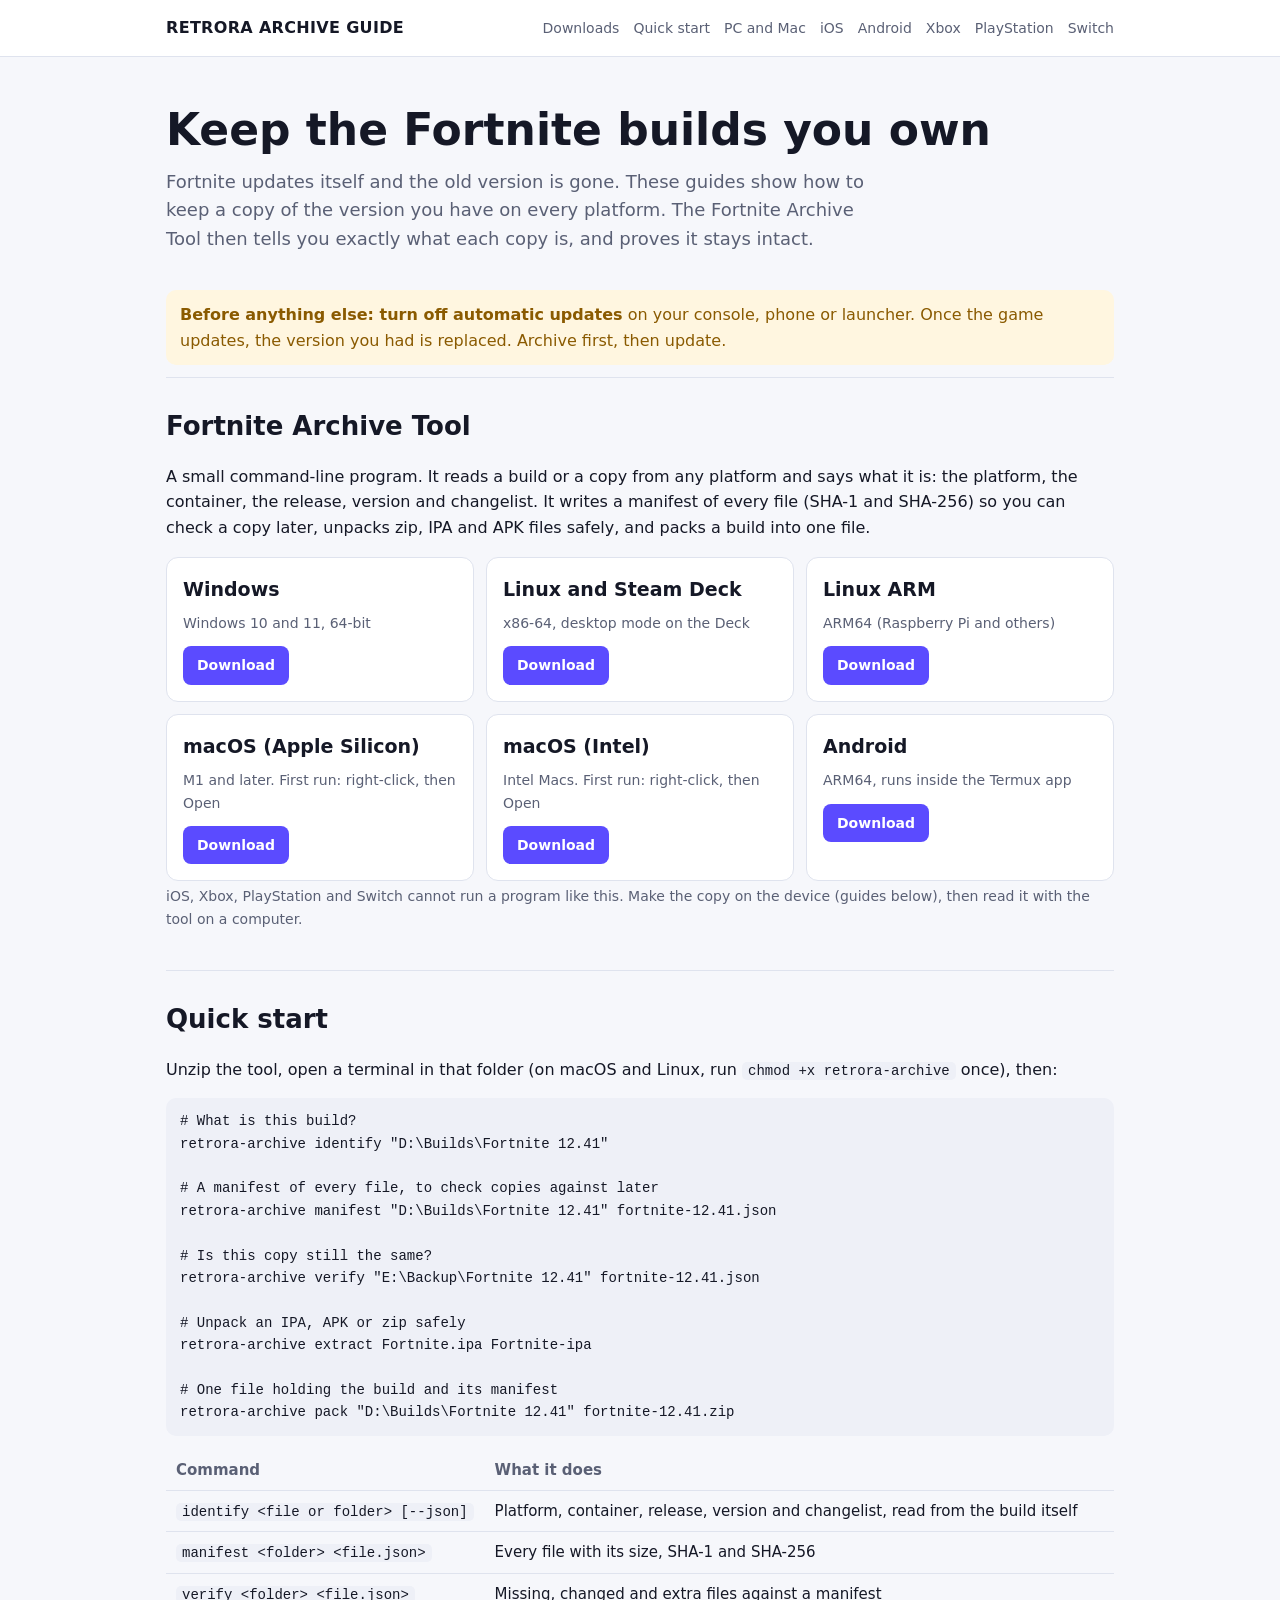
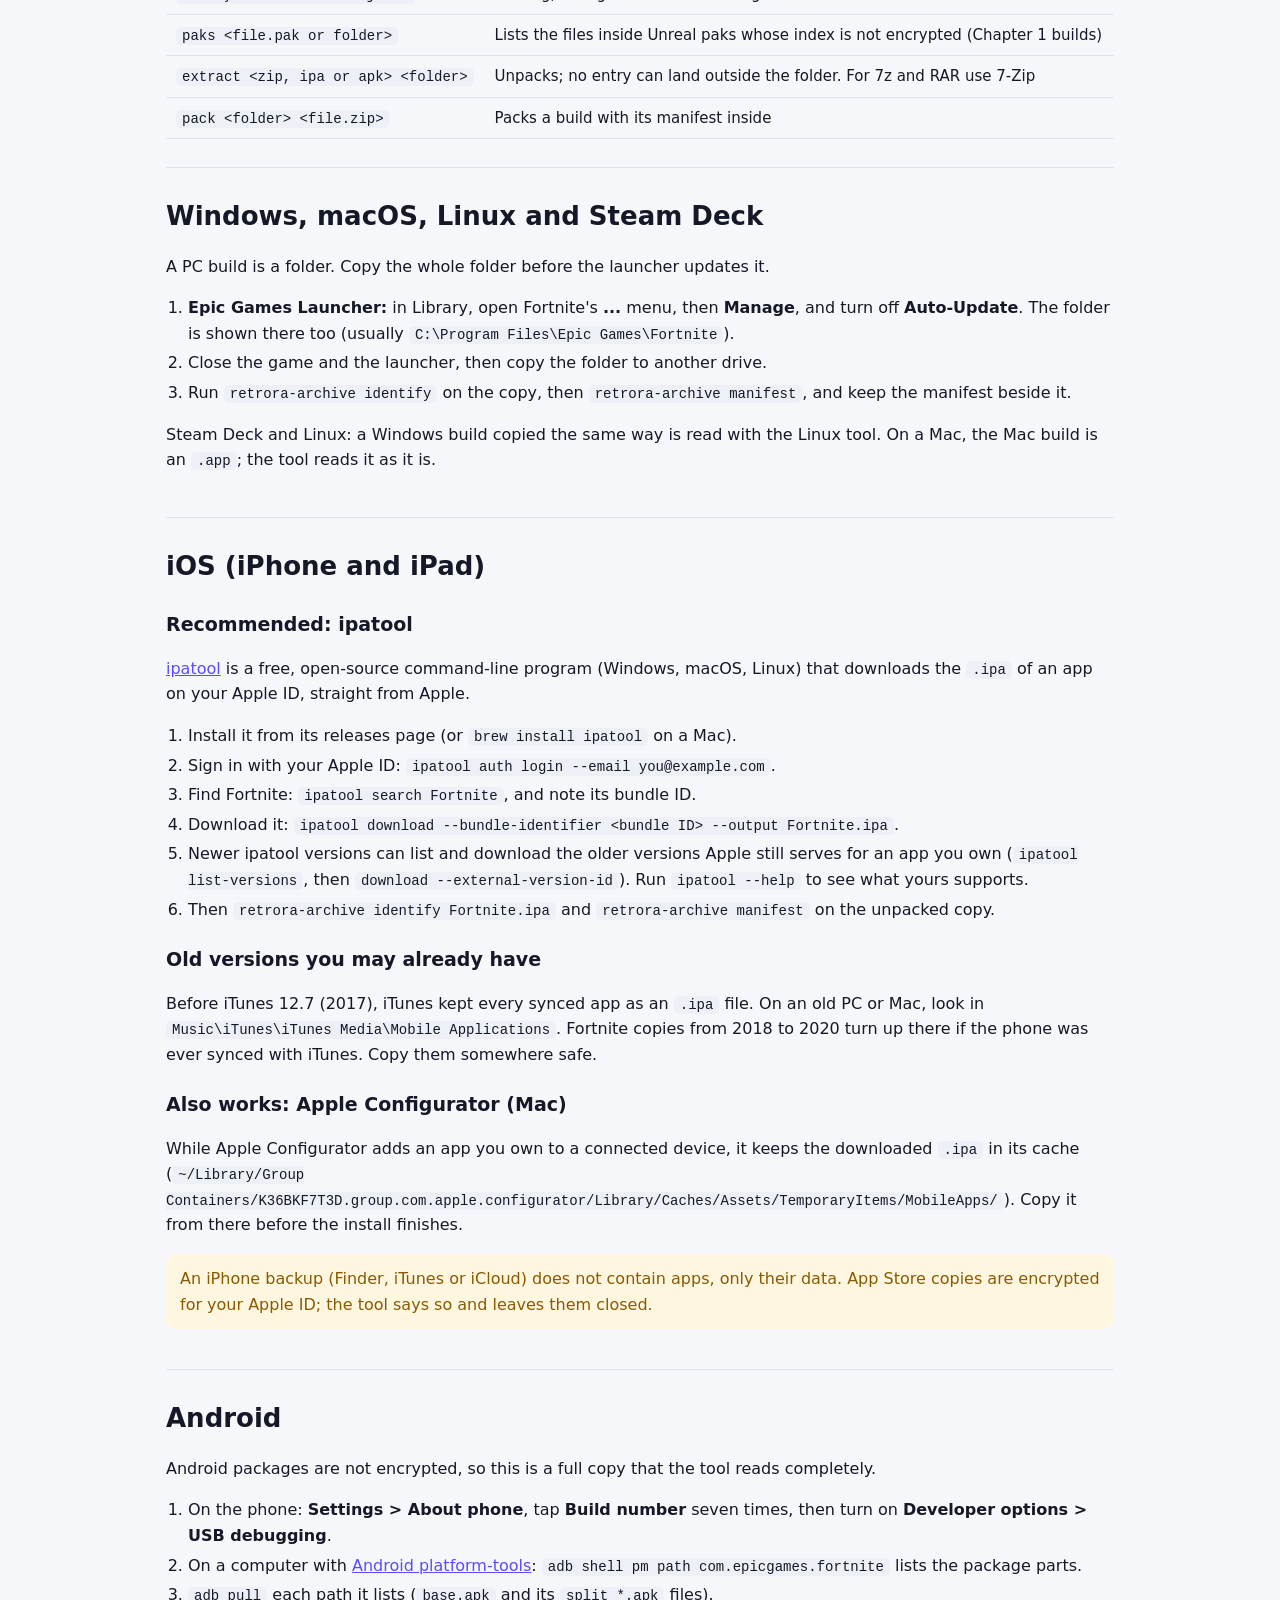
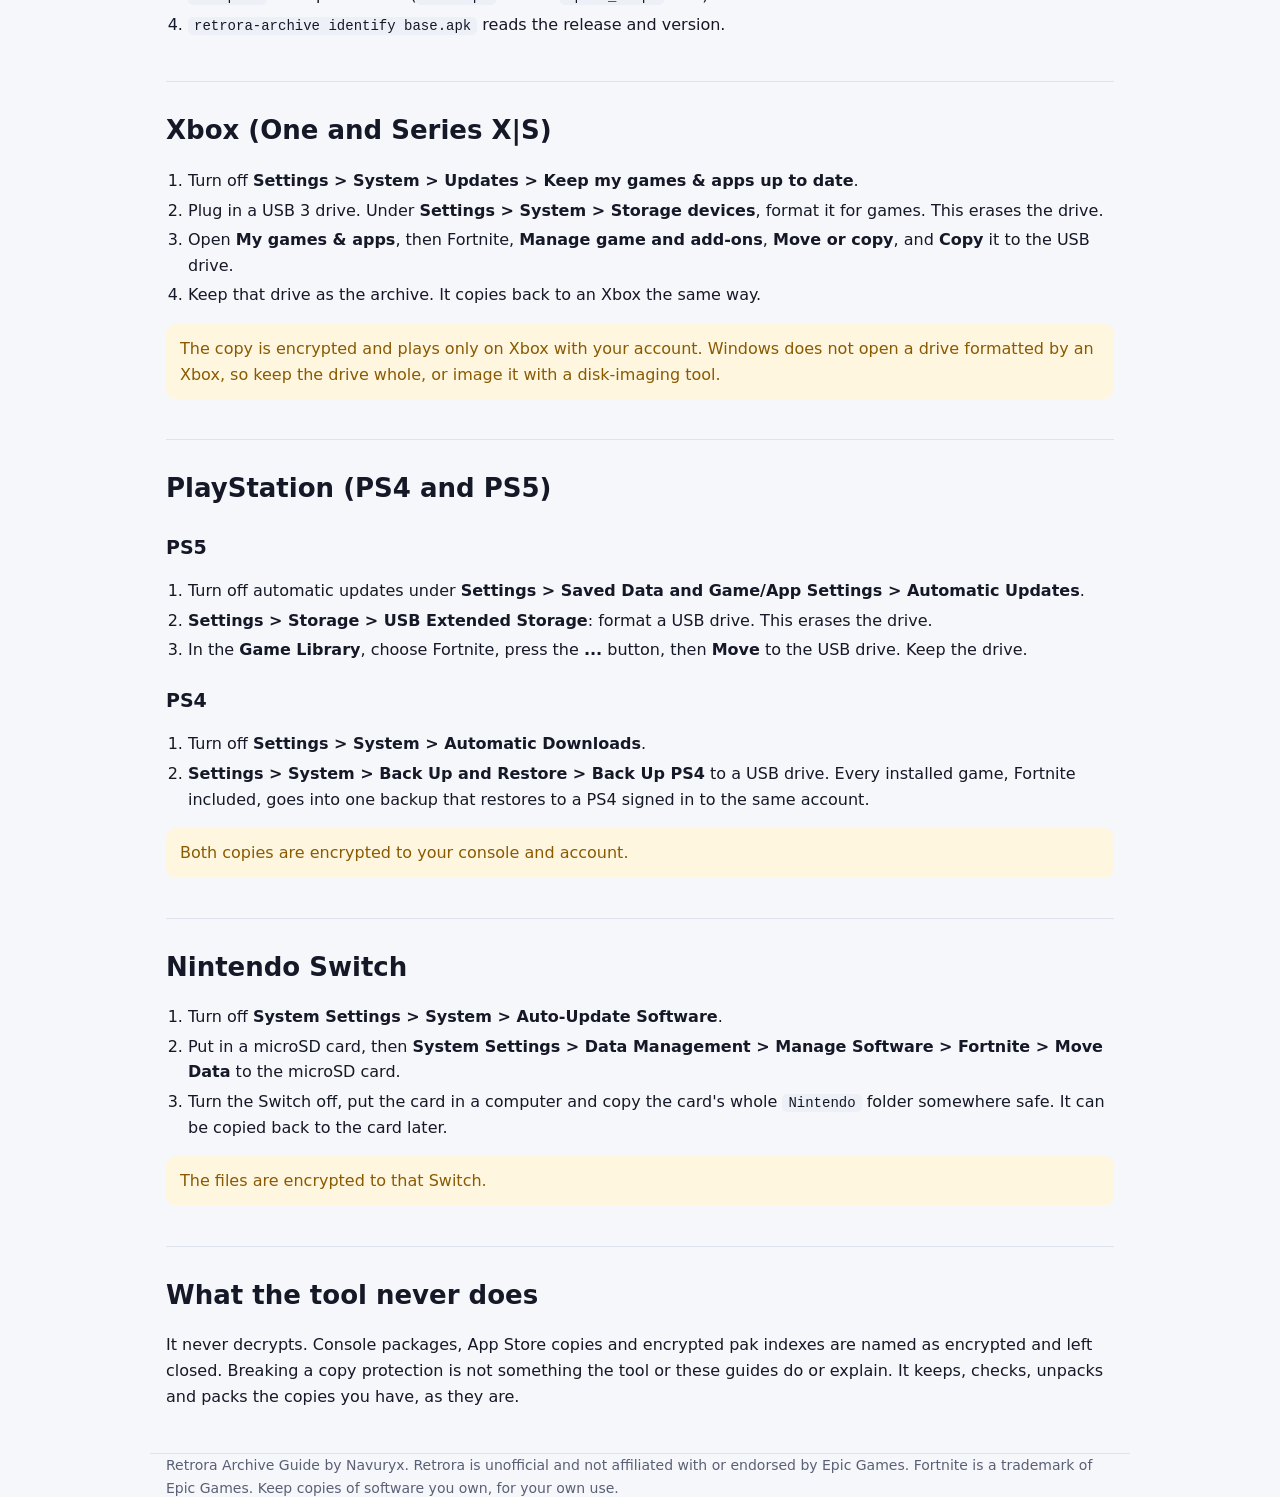
==== index.html @ b06f5967 "Retrora Archive Guide: the Fortnite Archive Tool for six platforms and keep-a-copy guides for every " ====
<!doctype html>
<html lang="en">
<head>
<meta charset="utf-8">
<meta name="viewport" content="width=device-width, initial-scale=1">
<title>Retrora Archive Guide</title>
<meta name="description" content="Keep a copy of the Fortnite builds you own, on every platform: the Fortnite Archive Tool and step-by-step guides for PC, Mac, Linux, Steam Deck, Android, iOS, Xbox, PlayStation and Switch.">
<style>
  :root {
    --bg: #f6f7fb; --panel: #ffffff; --text: #151826; --muted: #5a6075; --line: #dfe3ee;
    --accent: #5b4bff; --accent-text: #ffffff; --code: #eef0f7; --warn: #8a5a00; --warn-bg: #fff6e0;
  }
  @media (prefers-color-scheme: dark) {
    :root:not([data-theme="light"]) {
      --bg: #0e1018; --panel: #161a26; --text: #eef0f8; --muted: #a2a8bd; --line: #2a3043;
      --accent: #8b80ff; --accent-text: #0e1018; --code: #1f2433; --warn: #ffd27a; --warn-bg: #2a2412;
    }
  }
  * { box-sizing: border-box; }
  html { scroll-behavior: smooth; }
  body { margin: 0; background: var(--bg); color: var(--text); font: 16px/1.6 system-ui, -apple-system, "Segoe UI", Roboto, sans-serif; }
  a { color: var(--accent); }
  .wrap { max-width: 980px; margin: 0 auto; padding: 0 16px; }
  header { border-bottom: 1px solid var(--line); background: var(--panel); position: sticky; top: 0; z-index: 2; }
  .bar { display: flex; align-items: center; justify-content: space-between; gap: 12px; min-height: 56px; flex-wrap: wrap; }
  .brand { font-weight: 800; letter-spacing: .02em; text-decoration: none; color: var(--text); }
  nav { display: flex; gap: 14px; flex-wrap: wrap; font-size: 14px; }
  nav a { color: var(--muted); text-decoration: none; }
  nav a:hover { color: var(--text); }
  .hero { padding: 48px 0 24px; }
  .hero h1 { font-size: clamp(30px, 5vw, 44px); line-height: 1.15; margin: 0 0 12px; }
  .lead { color: var(--muted); font-size: 18px; max-width: 720px; margin: 0; }
  section { padding: 28px 0; border-top: 1px solid var(--line); }
  h2 { font-size: 26px; margin: 0 0 12px; }
  h3 { font-size: 19px; margin: 22px 0 8px; }
  .grid { display: grid; grid-template-columns: repeat(auto-fit, minmax(260px, 1fr)); gap: 12px; }
  .card { background: var(--panel); border: 1px solid var(--line); border-radius: 12px; padding: 16px; }
  .card h3 { margin-top: 0; }
  .btn { display: inline-block; background: var(--accent); color: var(--accent-text); text-decoration: none; font-weight: 700; padding: 8px 14px; border-radius: 8px; font-size: 14px; }
  .meta { color: var(--muted); font-size: 14px; margin: 4px 0 12px; }
  code, pre { font-family: ui-monospace, "Cascadia Code", Consolas, monospace; font-size: 14px; }
  code { background: var(--code); padding: 1px 6px; border-radius: 5px; }
  pre { background: var(--code); padding: 12px 14px; border-radius: 10px; overflow-x: auto; margin: 8px 0 14px; }
  pre code { background: none; padding: 0; }
  ol, ul { padding-left: 22px; }
  li { margin: 4px 0; }
  .note { background: var(--warn-bg); color: var(--warn); border-radius: 10px; padding: 12px 14px; margin: 12px 0; }
  table { width: 100%; border-collapse: collapse; font-size: 15px; }
  th, td { text-align: left; padding: 8px 10px; border-bottom: 1px solid var(--line); vertical-align: top; }
  th { color: var(--muted); font-weight: 600; }
  .table-wrap { overflow-x: auto; }
  footer { color: var(--muted); font-size: 14px; padding: 28px 0 40px; border-top: 1px solid var(--line); }
</style>
</head>
<body>
<header>
  <div class="wrap bar">
    <a class="brand" href="#top">RETRORA ARCHIVE GUIDE</a>
    <nav>
      <a href="#downloads">Downloads</a>
      <a href="#quick-start">Quick start</a>
      <a href="#pc">PC and Mac</a>
      <a href="#ios">iOS</a>
      <a href="#android">Android</a>
      <a href="#xbox">Xbox</a>
      <a href="#playstation">PlayStation</a>
      <a href="#switch">Switch</a>
    </nav>
  </div>
</header>

<main class="wrap" id="top">
  <div class="hero">
    <h1>Keep the Fortnite builds you own</h1>
    <p class="lead">Fortnite updates itself and the old version is gone. These guides show how to keep a copy of the version you have on every platform. The Fortnite Archive Tool then tells you exactly what each copy is, and proves it stays intact.</p>
  </div>

  <div class="note"><strong>Before anything else: turn off automatic updates</strong> on your console, phone or launcher. Once the game updates, the version you had is replaced. Archive first, then update.</div>

  <section id="downloads">
    <h2>Fortnite Archive Tool</h2>
    <p>A small command-line program. It reads a build or a copy from any platform and says what it is: the platform, the container, the release, version and changelist. It writes a manifest of every file (SHA-1 and SHA-256) so you can check a copy later, unpacks zip, IPA and APK files safely, and packs a build into one file.</p>
    <div class="grid">
      <div class="card"><h3>Windows</h3><p class="meta">Windows 10 and 11, 64-bit</p><a class="btn" href="downloads/Fortnite-Archive-Tool-windows-x64.zip" download>Download</a></div>
      <div class="card"><h3>Linux and Steam Deck</h3><p class="meta">x86-64, desktop mode on the Deck</p><a class="btn" href="downloads/Fortnite-Archive-Tool-linux-x64-steamdeck.zip" download>Download</a></div>
      <div class="card"><h3>Linux ARM</h3><p class="meta">ARM64 (Raspberry Pi and others)</p><a class="btn" href="downloads/Fortnite-Archive-Tool-linux-arm64.zip" download>Download</a></div>
      <div class="card"><h3>macOS (Apple Silicon)</h3><p class="meta">M1 and later. First run: right-click, then Open</p><a class="btn" href="downloads/Fortnite-Archive-Tool-macos-apple-silicon.zip" download>Download</a></div>
      <div class="card"><h3>macOS (Intel)</h3><p class="meta">Intel Macs. First run: right-click, then Open</p><a class="btn" href="downloads/Fortnite-Archive-Tool-macos-intel.zip" download>Download</a></div>
      <div class="card"><h3>Android</h3><p class="meta">ARM64, runs inside the Termux app</p><a class="btn" href="downloads/Fortnite-Archive-Tool-android-arm64-termux.zip" download>Download</a></div>
    </div>
    <p class="meta">iOS, Xbox, PlayStation and Switch cannot run a program like this. Make the copy on the device (guides below), then read it with the tool on a computer.</p>
  </section>

  <section id="quick-start">
    <h2>Quick start</h2>
    <p>Unzip the tool, open a terminal in that folder (on macOS and Linux, run <code>chmod +x retrora-archive</code> once), then:</p>
    <pre><code># What is this build?
retrora-archive identify "D:\Builds\Fortnite 12.41"

# A manifest of every file, to check copies against later
retrora-archive manifest "D:\Builds\Fortnite 12.41" fortnite-12.41.json

# Is this copy still the same?
retrora-archive verify "E:\Backup\Fortnite 12.41" fortnite-12.41.json

# Unpack an IPA, APK or zip safely
retrora-archive extract Fortnite.ipa Fortnite-ipa

# One file holding the build and its manifest
retrora-archive pack "D:\Builds\Fortnite 12.41" fortnite-12.41.zip</code></pre>
    <div class="table-wrap">
      <table>
        <tr><th>Command</th><th>What it does</th></tr>
        <tr><td><code>identify &lt;file or folder&gt; [--json]</code></td><td>Platform, container, release, version and changelist, read from the build itself</td></tr>
        <tr><td><code>manifest &lt;folder&gt; &lt;file.json&gt;</code></td><td>Every file with its size, SHA-1 and SHA-256</td></tr>
        <tr><td><code>verify &lt;folder&gt; &lt;file.json&gt;</code></td><td>Missing, changed and extra files against a manifest</td></tr>
        <tr><td><code>paks &lt;file.pak or folder&gt;</code></td><td>Lists the files inside Unreal paks whose index is not encrypted (Chapter 1 builds)</td></tr>
        <tr><td><code>extract &lt;zip, ipa or apk&gt; &lt;folder&gt;</code></td><td>Unpacks; no entry can land outside the folder. For 7z and RAR use 7-Zip</td></tr>
        <tr><td><code>pack &lt;folder&gt; &lt;file.zip&gt;</code></td><td>Packs a build with its manifest inside</td></tr>
      </table>
    </div>
  </section>

  <section id="pc">
    <h2>Windows, macOS, Linux and Steam Deck</h2>
    <p>A PC build is a folder. Copy the whole folder before the launcher updates it.</p>
    <ol>
      <li><strong>Epic Games Launcher:</strong> in Library, open Fortnite's <strong>...</strong> menu, then <strong>Manage</strong>, and turn off <strong>Auto-Update</strong>. The folder is shown there too (usually <code>C:\Program Files\Epic Games\Fortnite</code>).</li>
      <li>Close the game and the launcher, then copy the folder to another drive.</li>
      <li>Run <code>retrora-archive identify</code> on the copy, then <code>retrora-archive manifest</code>, and keep the manifest beside it.</li>
    </ol>
    <p>Steam Deck and Linux: a Windows build copied the same way is read with the Linux tool. On a Mac, the Mac build is an <code>.app</code>; the tool reads it as it is.</p>
  </section>

  <section id="ios">
    <h2>iOS (iPhone and iPad)</h2>
    <h3>Recommended: ipatool</h3>
    <p><a href="https://github.com/majd/ipatool" rel="noopener">ipatool</a> is a free, open-source command-line program (Windows, macOS, Linux) that downloads the <code>.ipa</code> of an app on your Apple ID, straight from Apple.</p>
    <ol>
      <li>Install it from its releases page (or <code>brew install ipatool</code> on a Mac).</li>
      <li>Sign in with your Apple ID: <code>ipatool auth login --email you@example.com</code>.</li>
      <li>Find Fortnite: <code>ipatool search Fortnite</code>, and note its bundle ID.</li>
      <li>Download it: <code>ipatool download --bundle-identifier &lt;bundle ID&gt; --output Fortnite.ipa</code>.</li>
      <li>Newer ipatool versions can list and download the older versions Apple still serves for an app you own (<code>ipatool list-versions</code>, then <code>download --external-version-id</code>). Run <code>ipatool --help</code> to see what yours supports.</li>
      <li>Then <code>retrora-archive identify Fortnite.ipa</code> and <code>retrora-archive manifest</code> on the unpacked copy.</li>
    </ol>
    <h3>Old versions you may already have</h3>
    <p>Before iTunes 12.7 (2017), iTunes kept every synced app as an <code>.ipa</code> file. On an old PC or Mac, look in <code>Music\iTunes\iTunes Media\Mobile Applications</code>. Fortnite copies from 2018 to 2020 turn up there if the phone was ever synced with iTunes. Copy them somewhere safe.</p>
    <h3>Also works: Apple Configurator (Mac)</h3>
    <p>While Apple Configurator adds an app you own to a connected device, it keeps the downloaded <code>.ipa</code> in its cache (<code>~/Library/Group Containers/K36BKF7T3D.group.com.apple.configurator/Library/Caches/Assets/TemporaryItems/MobileApps/</code>). Copy it from there before the install finishes.</p>
    <div class="note">An iPhone backup (Finder, iTunes or iCloud) does not contain apps, only their data. App Store copies are encrypted for your Apple ID; the tool says so and leaves them closed.</div>
  </section>

  <section id="android">
    <h2>Android</h2>
    <p>Android packages are not encrypted, so this is a full copy that the tool reads completely.</p>
    <ol>
      <li>On the phone: <strong>Settings &gt; About phone</strong>, tap <strong>Build number</strong> seven times, then turn on <strong>Developer options &gt; USB debugging</strong>.</li>
      <li>On a computer with <a href="https://developer.android.com/tools/releases/platform-tools" rel="noopener">Android platform-tools</a>: <code>adb shell pm path com.epicgames.fortnite</code> lists the package parts.</li>
      <li><code>adb pull</code> each path it lists (<code>base.apk</code> and its <code>split_*.apk</code> files).</li>
      <li><code>retrora-archive identify base.apk</code> reads the release and version.</li>
    </ol>
  </section>

  <section id="xbox">
    <h2>Xbox (One and Series X|S)</h2>
    <ol>
      <li>Turn off <strong>Settings &gt; System &gt; Updates &gt; Keep my games &amp; apps up to date</strong>.</li>
      <li>Plug in a USB 3 drive. Under <strong>Settings &gt; System &gt; Storage devices</strong>, format it for games. This erases the drive.</li>
      <li>Open <strong>My games &amp; apps</strong>, then Fortnite, <strong>Manage game and add-ons</strong>, <strong>Move or copy</strong>, and <strong>Copy</strong> it to the USB drive.</li>
      <li>Keep that drive as the archive. It copies back to an Xbox the same way.</li>
    </ol>
    <div class="note">The copy is encrypted and plays only on Xbox with your account. Windows does not open a drive formatted by an Xbox, so keep the drive whole, or image it with a disk-imaging tool.</div>
  </section>

  <section id="playstation">
    <h2>PlayStation (PS4 and PS5)</h2>
    <h3>PS5</h3>
    <ol>
      <li>Turn off automatic updates under <strong>Settings &gt; Saved Data and Game/App Settings &gt; Automatic Updates</strong>.</li>
      <li><strong>Settings &gt; Storage &gt; USB Extended Storage</strong>: format a USB drive. This erases the drive.</li>
      <li>In the <strong>Game Library</strong>, choose Fortnite, press the <strong>...</strong> button, then <strong>Move</strong> to the USB drive. Keep the drive.</li>
    </ol>
    <h3>PS4</h3>
    <ol>
      <li>Turn off <strong>Settings &gt; System &gt; Automatic Downloads</strong>.</li>
      <li><strong>Settings &gt; System &gt; Back Up and Restore &gt; Back Up PS4</strong> to a USB drive. Every installed game, Fortnite included, goes into one backup that restores to a PS4 signed in to the same account.</li>
    </ol>
    <div class="note">Both copies are encrypted to your console and account.</div>
  </section>

  <section id="switch">
    <h2>Nintendo Switch</h2>
    <ol>
      <li>Turn off <strong>System Settings &gt; System &gt; Auto-Update Software</strong>.</li>
      <li>Put in a microSD card, then <strong>System Settings &gt; Data Management &gt; Manage Software &gt; Fortnite &gt; Move Data</strong> to the microSD card.</li>
      <li>Turn the Switch off, put the card in a computer and copy the card's whole <code>Nintendo</code> folder somewhere safe. It can be copied back to the card later.</li>
    </ol>
    <div class="note">The files are encrypted to that Switch.</div>
  </section>

  <section id="never">
    <h2>What the tool never does</h2>
    <p>It never decrypts. Console packages, App Store copies and encrypted pak indexes are named as encrypted and left closed. Breaking a copy protection is not something the tool or these guides do or explain. It keeps, checks, unpacks and packs the copies you have, as they are.</p>
  </section>
</main>

<footer class="wrap">
  Retrora Archive Guide by Navuryx. Retrora is unofficial and not affiliated with or endorsed by Epic Games. Fortnite is a trademark of Epic Games. Keep copies of software you own, for your own use.
</footer>
</body>
</html>
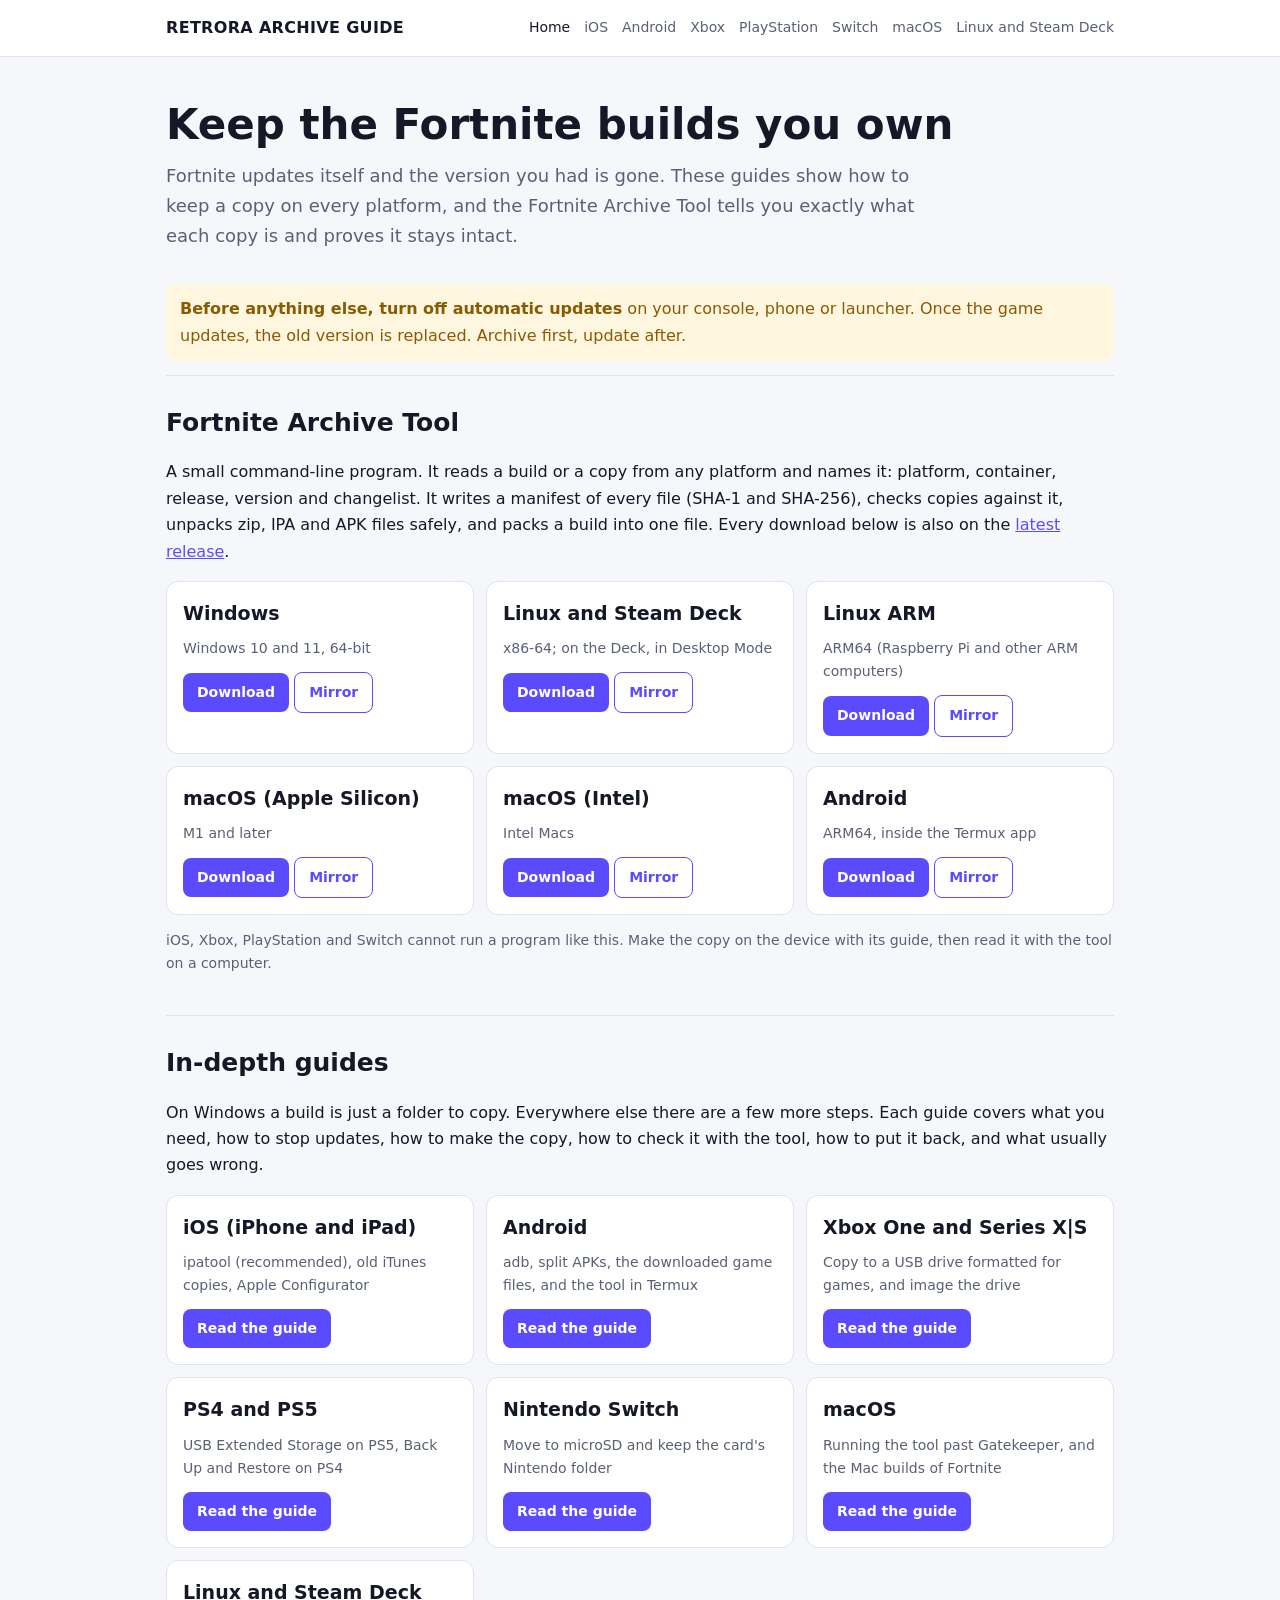
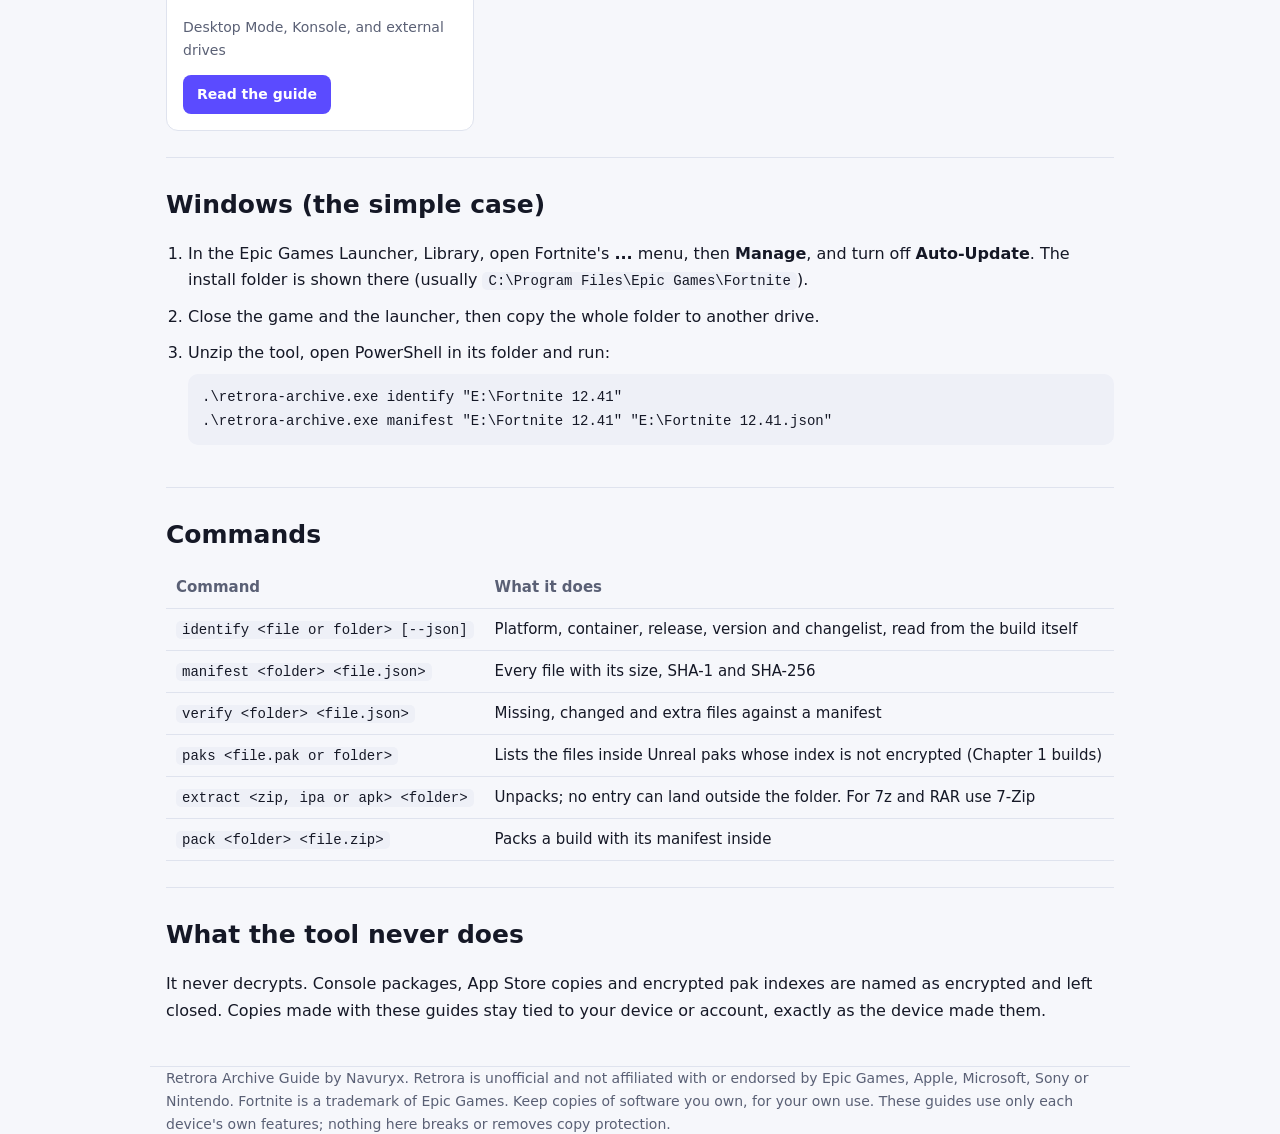
==== commit 230e7e92: "In-depth guides for iOS, Android, Xbox, PlayStation, Switch, macOS, Linux and Steam Deck; release do" ====
--- a/index.html
+++ b/index.html
@@ -4,110 +4,82 @@
 <meta charset="utf-8">
 <meta name="viewport" content="width=device-width, initial-scale=1">
 <title>Retrora Archive Guide</title>
-<meta name="description" content="Keep a copy of the Fortnite builds you own, on every platform: the Fortnite Archive Tool and step-by-step guides for PC, Mac, Linux, Steam Deck, Android, iOS, Xbox, PlayStation and Switch.">
-<style>
-  :root {
-    --bg: #f6f7fb; --panel: #ffffff; --text: #151826; --muted: #5a6075; --line: #dfe3ee;
-    --accent: #5b4bff; --accent-text: #ffffff; --code: #eef0f7; --warn: #8a5a00; --warn-bg: #fff6e0;
-  }
-  @media (prefers-color-scheme: dark) {
-    :root:not([data-theme="light"]) {
-      --bg: #0e1018; --panel: #161a26; --text: #eef0f8; --muted: #a2a8bd; --line: #2a3043;
-      --accent: #8b80ff; --accent-text: #0e1018; --code: #1f2433; --warn: #ffd27a; --warn-bg: #2a2412;
-    }
-  }
-  * { box-sizing: border-box; }
-  html { scroll-behavior: smooth; }
-  body { margin: 0; background: var(--bg); color: var(--text); font: 16px/1.6 system-ui, -apple-system, "Segoe UI", Roboto, sans-serif; }
-  a { color: var(--accent); }
-  .wrap { max-width: 980px; margin: 0 auto; padding: 0 16px; }
-  header { border-bottom: 1px solid var(--line); background: var(--panel); position: sticky; top: 0; z-index: 2; }
-  .bar { display: flex; align-items: center; justify-content: space-between; gap: 12px; min-height: 56px; flex-wrap: wrap; }
-  .brand { font-weight: 800; letter-spacing: .02em; text-decoration: none; color: var(--text); }
-  nav { display: flex; gap: 14px; flex-wrap: wrap; font-size: 14px; }
-  nav a { color: var(--muted); text-decoration: none; }
-  nav a:hover { color: var(--text); }
-  .hero { padding: 48px 0 24px; }
-  .hero h1 { font-size: clamp(30px, 5vw, 44px); line-height: 1.15; margin: 0 0 12px; }
-  .lead { color: var(--muted); font-size: 18px; max-width: 720px; margin: 0; }
-  section { padding: 28px 0; border-top: 1px solid var(--line); }
-  h2 { font-size: 26px; margin: 0 0 12px; }
-  h3 { font-size: 19px; margin: 22px 0 8px; }
-  .grid { display: grid; grid-template-columns: repeat(auto-fit, minmax(260px, 1fr)); gap: 12px; }
-  .card { background: var(--panel); border: 1px solid var(--line); border-radius: 12px; padding: 16px; }
-  .card h3 { margin-top: 0; }
-  .btn { display: inline-block; background: var(--accent); color: var(--accent-text); text-decoration: none; font-weight: 700; padding: 8px 14px; border-radius: 8px; font-size: 14px; }
-  .meta { color: var(--muted); font-size: 14px; margin: 4px 0 12px; }
-  code, pre { font-family: ui-monospace, "Cascadia Code", Consolas, monospace; font-size: 14px; }
-  code { background: var(--code); padding: 1px 6px; border-radius: 5px; }
-  pre { background: var(--code); padding: 12px 14px; border-radius: 10px; overflow-x: auto; margin: 8px 0 14px; }
-  pre code { background: none; padding: 0; }
-  ol, ul { padding-left: 22px; }
-  li { margin: 4px 0; }
-  .note { background: var(--warn-bg); color: var(--warn); border-radius: 10px; padding: 12px 14px; margin: 12px 0; }
-  table { width: 100%; border-collapse: collapse; font-size: 15px; }
-  th, td { text-align: left; padding: 8px 10px; border-bottom: 1px solid var(--line); vertical-align: top; }
-  th { color: var(--muted); font-weight: 600; }
-  .table-wrap { overflow-x: auto; }
-  footer { color: var(--muted); font-size: 14px; padding: 28px 0 40px; border-top: 1px solid var(--line); }
-</style>
+<meta name="description" content="Keep the Fortnite builds you own on every platform: the Fortnite Archive Tool and in-depth guides for iOS, Android, Xbox, PlayStation, Switch, macOS, Linux and Steam Deck.">
+<link rel="stylesheet" href="style.css">
 </head>
 <body>
 <header>
   <div class="wrap bar">
-    <a class="brand" href="#top">RETRORA ARCHIVE GUIDE</a>
+    <a class="brand" href="index.html">RETRORA ARCHIVE GUIDE</a>
     <nav>
-      <a href="#downloads">Downloads</a>
-      <a href="#quick-start">Quick start</a>
-      <a href="#pc">PC and Mac</a>
-      <a href="#ios">iOS</a>
-      <a href="#android">Android</a>
-      <a href="#xbox">Xbox</a>
-      <a href="#playstation">PlayStation</a>
-      <a href="#switch">Switch</a>
+      <a href="index.html" aria-current="page">Home</a>
+      <a href="guides/ios.html">iOS</a>
+      <a href="guides/android.html">Android</a>
+      <a href="guides/xbox.html">Xbox</a>
+      <a href="guides/playstation.html">PlayStation</a>
+      <a href="guides/switch.html">Switch</a>
+      <a href="guides/macos.html">macOS</a>
+      <a href="guides/linux-steamdeck.html">Linux and Steam Deck</a>
     </nav>
   </div>
 </header>
-
-<main class="wrap" id="top">
+<main class="wrap">
   <div class="hero">
     <h1>Keep the Fortnite builds you own</h1>
-    <p class="lead">Fortnite updates itself and the old version is gone. These guides show how to keep a copy of the version you have on every platform. The Fortnite Archive Tool then tells you exactly what each copy is, and proves it stays intact.</p>
+    <p class="lead">Fortnite updates itself and the version you had is gone. These guides show how to keep a copy on every platform,
+    and the Fortnite Archive Tool tells you exactly what each copy is and proves it stays intact.</p>
   </div>
 
-  <div class="note"><strong>Before anything else: turn off automatic updates</strong> on your console, phone or launcher. Once the game updates, the version you had is replaced. Archive first, then update.</div>
+  <div class="note"><strong>Before anything else, turn off automatic updates</strong> on your console, phone or launcher. Once the game
+  updates, the old version is replaced. Archive first, update after.</div>
 
   <section id="downloads">
     <h2>Fortnite Archive Tool</h2>
-    <p>A small command-line program. It reads a build or a copy from any platform and says what it is: the platform, the container, the release, version and changelist. It writes a manifest of every file (SHA-1 and SHA-256) so you can check a copy later, unpacks zip, IPA and APK files safely, and packs a build into one file.</p>
+    <p>A small command-line program. It reads a build or a copy from any platform and names it: platform, container, release, version
+    and changelist. It writes a manifest of every file (SHA-1 and SHA-256), checks copies against it, unpacks zip, IPA and APK files
+    safely, and packs a build into one file. Every download below is also on the
+    <a href="https://github.com/Navuryx/retrora-archive-guide/releases/latest">latest release</a>.</p>
     <div class="grid">
-      <div class="card"><h3>Windows</h3><p class="meta">Windows 10 and 11, 64-bit</p><a class="btn" href="downloads/Fortnite-Archive-Tool-windows-x64.zip" download>Download</a></div>
-      <div class="card"><h3>Linux and Steam Deck</h3><p class="meta">x86-64, desktop mode on the Deck</p><a class="btn" href="downloads/Fortnite-Archive-Tool-linux-x64-steamdeck.zip" download>Download</a></div>
-      <div class="card"><h3>Linux ARM</h3><p class="meta">ARM64 (Raspberry Pi and others)</p><a class="btn" href="downloads/Fortnite-Archive-Tool-linux-arm64.zip" download>Download</a></div>
-      <div class="card"><h3>macOS (Apple Silicon)</h3><p class="meta">M1 and later. First run: right-click, then Open</p><a class="btn" href="downloads/Fortnite-Archive-Tool-macos-apple-silicon.zip" download>Download</a></div>
-      <div class="card"><h3>macOS (Intel)</h3><p class="meta">Intel Macs. First run: right-click, then Open</p><a class="btn" href="downloads/Fortnite-Archive-Tool-macos-intel.zip" download>Download</a></div>
-      <div class="card"><h3>Android</h3><p class="meta">ARM64, runs inside the Termux app</p><a class="btn" href="downloads/Fortnite-Archive-Tool-android-arm64-termux.zip" download>Download</a></div>
+      <div class="card"><h3>Windows</h3><p class="meta">Windows 10 and 11, 64-bit</p><a class="btn" href="https://github.com/Navuryx/retrora-archive-guide/releases/latest/download/Fortnite-Archive-Tool-windows-x64.zip">Download</a> <a class="btn secondary" href="downloads/Fortnite-Archive-Tool-windows-x64.zip" download>Mirror</a></div>
+      <div class="card"><h3>Linux and Steam Deck</h3><p class="meta">x86-64; on the Deck, in Desktop Mode</p><a class="btn" href="https://github.com/Navuryx/retrora-archive-guide/releases/latest/download/Fortnite-Archive-Tool-linux-x64-steamdeck.zip">Download</a> <a class="btn secondary" href="downloads/Fortnite-Archive-Tool-linux-x64-steamdeck.zip" download>Mirror</a></div>
+      <div class="card"><h3>Linux ARM</h3><p class="meta">ARM64 (Raspberry Pi and other ARM computers)</p><a class="btn" href="https://github.com/Navuryx/retrora-archive-guide/releases/latest/download/Fortnite-Archive-Tool-linux-arm64.zip">Download</a> <a class="btn secondary" href="downloads/Fortnite-Archive-Tool-linux-arm64.zip" download>Mirror</a></div>
+      <div class="card"><h3>macOS (Apple Silicon)</h3><p class="meta">M1 and later</p><a class="btn" href="https://github.com/Navuryx/retrora-archive-guide/releases/latest/download/Fortnite-Archive-Tool-macos-apple-silicon.zip">Download</a> <a class="btn secondary" href="downloads/Fortnite-Archive-Tool-macos-apple-silicon.zip" download>Mirror</a></div>
+      <div class="card"><h3>macOS (Intel)</h3><p class="meta">Intel Macs</p><a class="btn" href="https://github.com/Navuryx/retrora-archive-guide/releases/latest/download/Fortnite-Archive-Tool-macos-intel.zip">Download</a> <a class="btn secondary" href="downloads/Fortnite-Archive-Tool-macos-intel.zip" download>Mirror</a></div>
+      <div class="card"><h3>Android</h3><p class="meta">ARM64, inside the Termux app</p><a class="btn" href="https://github.com/Navuryx/retrora-archive-guide/releases/latest/download/Fortnite-Archive-Tool-android-arm64-termux.zip">Download</a> <a class="btn secondary" href="downloads/Fortnite-Archive-Tool-android-arm64-termux.zip" download>Mirror</a></div>
     </div>
-    <p class="meta">iOS, Xbox, PlayStation and Switch cannot run a program like this. Make the copy on the device (guides below), then read it with the tool on a computer.</p>
+    <p class="meta">iOS, Xbox, PlayStation and Switch cannot run a program like this. Make the copy on the device with its guide, then
+    read it with the tool on a computer.</p>
   </section>
 
-  <section id="quick-start">
-    <h2>Quick start</h2>
-    <p>Unzip the tool, open a terminal in that folder (on macOS and Linux, run <code>chmod +x retrora-archive</code> once), then:</p>
-    <pre><code># What is this build?
-retrora-archive identify "D:\Builds\Fortnite 12.41"
+  <section id="guides">
+    <h2>In-depth guides</h2>
+    <p>On Windows a build is just a folder to copy. Everywhere else there are a few more steps. Each guide covers what you need, how to
+    stop updates, how to make the copy, how to check it with the tool, how to put it back, and what usually goes wrong.</p>
+    <div class="grid">
+      <div class="card"><h3>iOS (iPhone and iPad)</h3><p class="meta">ipatool (recommended), old iTunes copies, Apple Configurator</p><a class="btn" href="guides/ios.html">Read the guide</a></div>
+      <div class="card"><h3>Android</h3><p class="meta">adb, split APKs, the downloaded game files, and the tool in Termux</p><a class="btn" href="guides/android.html">Read the guide</a></div>
+      <div class="card"><h3>Xbox One and Series X|S</h3><p class="meta">Copy to a USB drive formatted for games, and image the drive</p><a class="btn" href="guides/xbox.html">Read the guide</a></div>
+      <div class="card"><h3>PS4 and PS5</h3><p class="meta">USB Extended Storage on PS5, Back Up and Restore on PS4</p><a class="btn" href="guides/playstation.html">Read the guide</a></div>
+      <div class="card"><h3>Nintendo Switch</h3><p class="meta">Move to microSD and keep the card's Nintendo folder</p><a class="btn" href="guides/switch.html">Read the guide</a></div>
+      <div class="card"><h3>macOS</h3><p class="meta">Running the tool past Gatekeeper, and the Mac builds of Fortnite</p><a class="btn" href="guides/macos.html">Read the guide</a></div>
+      <div class="card"><h3>Linux and Steam Deck</h3><p class="meta">Desktop Mode, Konsole, and external drives</p><a class="btn" href="guides/linux-steamdeck.html">Read the guide</a></div>
+    </div>
+  </section>
 
-# A manifest of every file, to check copies against later
-retrora-archive manifest "D:\Builds\Fortnite 12.41" fortnite-12.41.json
+  <section id="windows">
+    <h2>Windows (the simple case)</h2>
+    <ol class="steps">
+      <li>In the Epic Games Launcher, Library, open Fortnite's <strong>...</strong> menu, then <strong>Manage</strong>, and turn off
+      <strong>Auto-Update</strong>. The install folder is shown there (usually <code>C:\Program Files\Epic Games\Fortnite</code>).</li>
+      <li>Close the game and the launcher, then copy the whole folder to another drive.</li>
+      <li>Unzip the tool, open PowerShell in its folder and run:
+<pre><code>.\retrora-archive.exe identify "E:\Fortnite 12.41"
+.\retrora-archive.exe manifest "E:\Fortnite 12.41" "E:\Fortnite 12.41.json"</code></pre></li>
+    </ol>
+  </section>
 
-# Is this copy still the same?
-retrora-archive verify "E:\Backup\Fortnite 12.41" fortnite-12.41.json
-
-# Unpack an IPA, APK or zip safely
-retrora-archive extract Fortnite.ipa Fortnite-ipa
-
-# One file holding the build and its manifest
-retrora-archive pack "D:\Builds\Fortnite 12.41" fortnite-12.41.zip</code></pre>
+  <section id="commands">
+    <h2>Commands</h2>
     <div class="table-wrap">
       <table>
         <tr><th>Command</th><th>What it does</th></tr>
@@ -121,92 +93,16 @@
     </div>
   </section>
 
-  <section id="pc">
-    <h2>Windows, macOS, Linux and Steam Deck</h2>
-    <p>A PC build is a folder. Copy the whole folder before the launcher updates it.</p>
-    <ol>
-      <li><strong>Epic Games Launcher:</strong> in Library, open Fortnite's <strong>...</strong> menu, then <strong>Manage</strong>, and turn off <strong>Auto-Update</strong>. The folder is shown there too (usually <code>C:\Program Files\Epic Games\Fortnite</code>).</li>
-      <li>Close the game and the launcher, then copy the folder to another drive.</li>
-      <li>Run <code>retrora-archive identify</code> on the copy, then <code>retrora-archive manifest</code>, and keep the manifest beside it.</li>
-    </ol>
-    <p>Steam Deck and Linux: a Windows build copied the same way is read with the Linux tool. On a Mac, the Mac build is an <code>.app</code>; the tool reads it as it is.</p>
-  </section>
-
-  <section id="ios">
-    <h2>iOS (iPhone and iPad)</h2>
-    <h3>Recommended: ipatool</h3>
-    <p><a href="https://github.com/majd/ipatool" rel="noopener">ipatool</a> is a free, open-source command-line program (Windows, macOS, Linux) that downloads the <code>.ipa</code> of an app on your Apple ID, straight from Apple.</p>
-    <ol>
-      <li>Install it from its releases page (or <code>brew install ipatool</code> on a Mac).</li>
-      <li>Sign in with your Apple ID: <code>ipatool auth login --email you@example.com</code>.</li>
-      <li>Find Fortnite: <code>ipatool search Fortnite</code>, and note its bundle ID.</li>
-      <li>Download it: <code>ipatool download --bundle-identifier &lt;bundle ID&gt; --output Fortnite.ipa</code>.</li>
-      <li>Newer ipatool versions can list and download the older versions Apple still serves for an app you own (<code>ipatool list-versions</code>, then <code>download --external-version-id</code>). Run <code>ipatool --help</code> to see what yours supports.</li>
-      <li>Then <code>retrora-archive identify Fortnite.ipa</code> and <code>retrora-archive manifest</code> on the unpacked copy.</li>
-    </ol>
-    <h3>Old versions you may already have</h3>
-    <p>Before iTunes 12.7 (2017), iTunes kept every synced app as an <code>.ipa</code> file. On an old PC or Mac, look in <code>Music\iTunes\iTunes Media\Mobile Applications</code>. Fortnite copies from 2018 to 2020 turn up there if the phone was ever synced with iTunes. Copy them somewhere safe.</p>
-    <h3>Also works: Apple Configurator (Mac)</h3>
-    <p>While Apple Configurator adds an app you own to a connected device, it keeps the downloaded <code>.ipa</code> in its cache (<code>~/Library/Group Containers/K36BKF7T3D.group.com.apple.configurator/Library/Caches/Assets/TemporaryItems/MobileApps/</code>). Copy it from there before the install finishes.</p>
-    <div class="note">An iPhone backup (Finder, iTunes or iCloud) does not contain apps, only their data. App Store copies are encrypted for your Apple ID; the tool says so and leaves them closed.</div>
-  </section>
-
-  <section id="android">
-    <h2>Android</h2>
-    <p>Android packages are not encrypted, so this is a full copy that the tool reads completely.</p>
-    <ol>
-      <li>On the phone: <strong>Settings &gt; About phone</strong>, tap <strong>Build number</strong> seven times, then turn on <strong>Developer options &gt; USB debugging</strong>.</li>
-      <li>On a computer with <a href="https://developer.android.com/tools/releases/platform-tools" rel="noopener">Android platform-tools</a>: <code>adb shell pm path com.epicgames.fortnite</code> lists the package parts.</li>
-      <li><code>adb pull</code> each path it lists (<code>base.apk</code> and its <code>split_*.apk</code> files).</li>
-      <li><code>retrora-archive identify base.apk</code> reads the release and version.</li>
-    </ol>
-  </section>
-
-  <section id="xbox">
-    <h2>Xbox (One and Series X|S)</h2>
-    <ol>
-      <li>Turn off <strong>Settings &gt; System &gt; Updates &gt; Keep my games &amp; apps up to date</strong>.</li>
-      <li>Plug in a USB 3 drive. Under <strong>Settings &gt; System &gt; Storage devices</strong>, format it for games. This erases the drive.</li>
-      <li>Open <strong>My games &amp; apps</strong>, then Fortnite, <strong>Manage game and add-ons</strong>, <strong>Move or copy</strong>, and <strong>Copy</strong> it to the USB drive.</li>
-      <li>Keep that drive as the archive. It copies back to an Xbox the same way.</li>
-    </ol>
-    <div class="note">The copy is encrypted and plays only on Xbox with your account. Windows does not open a drive formatted by an Xbox, so keep the drive whole, or image it with a disk-imaging tool.</div>
-  </section>
-
-  <section id="playstation">
-    <h2>PlayStation (PS4 and PS5)</h2>
-    <h3>PS5</h3>
-    <ol>
-      <li>Turn off automatic updates under <strong>Settings &gt; Saved Data and Game/App Settings &gt; Automatic Updates</strong>.</li>
-      <li><strong>Settings &gt; Storage &gt; USB Extended Storage</strong>: format a USB drive. This erases the drive.</li>
-      <li>In the <strong>Game Library</strong>, choose Fortnite, press the <strong>...</strong> button, then <strong>Move</strong> to the USB drive. Keep the drive.</li>
-    </ol>
-    <h3>PS4</h3>
-    <ol>
-      <li>Turn off <strong>Settings &gt; System &gt; Automatic Downloads</strong>.</li>
-      <li><strong>Settings &gt; System &gt; Back Up and Restore &gt; Back Up PS4</strong> to a USB drive. Every installed game, Fortnite included, goes into one backup that restores to a PS4 signed in to the same account.</li>
-    </ol>
-    <div class="note">Both copies are encrypted to your console and account.</div>
-  </section>
-
-  <section id="switch">
-    <h2>Nintendo Switch</h2>
-    <ol>
-      <li>Turn off <strong>System Settings &gt; System &gt; Auto-Update Software</strong>.</li>
-      <li>Put in a microSD card, then <strong>System Settings &gt; Data Management &gt; Manage Software &gt; Fortnite &gt; Move Data</strong> to the microSD card.</li>
-      <li>Turn the Switch off, put the card in a computer and copy the card's whole <code>Nintendo</code> folder somewhere safe. It can be copied back to the card later.</li>
-    </ol>
-    <div class="note">The files are encrypted to that Switch.</div>
-  </section>
-
   <section id="never">
     <h2>What the tool never does</h2>
-    <p>It never decrypts. Console packages, App Store copies and encrypted pak indexes are named as encrypted and left closed. Breaking a copy protection is not something the tool or these guides do or explain. It keeps, checks, unpacks and packs the copies you have, as they are.</p>
+    <p>It never decrypts. Console packages, App Store copies and encrypted pak indexes are named as encrypted and left closed. Copies
+    made with these guides stay tied to your device or account, exactly as the device made them.</p>
   </section>
 </main>
-
 <footer class="wrap">
-  Retrora Archive Guide by Navuryx. Retrora is unofficial and not affiliated with or endorsed by Epic Games. Fortnite is a trademark of Epic Games. Keep copies of software you own, for your own use.
+  Retrora Archive Guide by Navuryx. Retrora is unofficial and not affiliated with or endorsed by Epic Games, Apple, Microsoft, Sony or
+  Nintendo. Fortnite is a trademark of Epic Games. Keep copies of software you own, for your own use. These guides use only each
+  device's own features; nothing here breaks or removes copy protection.
 </footer>
 </body>
 </html>
--- a/style.css
+++ b/style.css
@@ -0,0 +1,52 @@
+:root {
+  --bg: #f6f7fb; --panel: #ffffff; --text: #151826; --muted: #5a6075; --line: #dfe3ee;
+  --accent: #5b4bff; --accent-text: #ffffff; --code: #eef0f7; --warn: #8a5a00; --warn-bg: #fff6e0;
+  --ok: #0f6a3c; --ok-bg: #e5f6ec;
+}
+@media (prefers-color-scheme: dark) {
+  :root:not([data-theme="light"]) {
+    --bg: #0e1018; --panel: #161a26; --text: #eef0f8; --muted: #a2a8bd; --line: #2a3043;
+    --accent: #8b80ff; --accent-text: #0e1018; --code: #1f2433; --warn: #ffd27a; --warn-bg: #2a2412;
+    --ok: #7fe0a8; --ok-bg: #12261b;
+  }
+}
+* { box-sizing: border-box; }
+html { scroll-behavior: smooth; }
+body { margin: 0; background: var(--bg); color: var(--text); font: 16px/1.65 system-ui, -apple-system, "Segoe UI", Roboto, sans-serif; }
+a { color: var(--accent); }
+.wrap { max-width: 980px; margin: 0 auto; padding: 0 16px; }
+header { border-bottom: 1px solid var(--line); background: var(--panel); position: sticky; top: 0; z-index: 2; }
+.bar { display: flex; align-items: center; justify-content: space-between; gap: 12px; min-height: 56px; flex-wrap: wrap; padding: 6px 16px; }
+.brand { font-weight: 800; letter-spacing: .02em; text-decoration: none; color: var(--text); }
+nav { display: flex; gap: 14px; flex-wrap: wrap; font-size: 14px; }
+nav a { color: var(--muted); text-decoration: none; }
+nav a:hover, nav a[aria-current="page"] { color: var(--text); }
+.hero { padding: 44px 0 20px; }
+.hero h1 { font-size: clamp(28px, 5vw, 42px); line-height: 1.15; margin: 0 0 12px; }
+.lead { color: var(--muted); font-size: 18px; max-width: 760px; margin: 0; }
+section { padding: 26px 0; border-top: 1px solid var(--line); }
+h2 { font-size: 25px; margin: 0 0 12px; }
+h3 { font-size: 19px; margin: 22px 0 8px; }
+.grid { display: grid; grid-template-columns: repeat(auto-fit, minmax(250px, 1fr)); gap: 12px; }
+.card { background: var(--panel); border: 1px solid var(--line); border-radius: 12px; padding: 16px; }
+.card h3 { margin-top: 0; }
+.card p { margin: 6px 0 12px; }
+.btn { display: inline-block; background: var(--accent); color: var(--accent-text); text-decoration: none; font-weight: 700; padding: 8px 14px; border-radius: 8px; font-size: 14px; }
+.btn.secondary { background: transparent; color: var(--accent); border: 1px solid var(--accent); }
+.meta { color: var(--muted); font-size: 14px; }
+code, pre { font-family: ui-monospace, "Cascadia Code", Consolas, monospace; font-size: 14px; }
+code { background: var(--code); padding: 1px 6px; border-radius: 5px; word-break: break-word; }
+pre { background: var(--code); padding: 12px 14px; border-radius: 10px; overflow-x: auto; margin: 8px 0 14px; }
+pre code { background: none; padding: 0; word-break: normal; }
+ol, ul { padding-left: 22px; }
+li { margin: 5px 0; }
+.note { background: var(--warn-bg); color: var(--warn); border-radius: 10px; padding: 12px 14px; margin: 14px 0; }
+.good { background: var(--ok-bg); color: var(--ok); border-radius: 10px; padding: 12px 14px; margin: 14px 0; }
+table { width: 100%; border-collapse: collapse; font-size: 15px; }
+th, td { text-align: left; padding: 8px 10px; border-bottom: 1px solid var(--line); vertical-align: top; }
+th { color: var(--muted); font-weight: 600; }
+.table-wrap { overflow-x: auto; }
+.steps > li { margin: 10px 0; }
+.toc { background: var(--panel); border: 1px solid var(--line); border-radius: 12px; padding: 12px 16px; margin: 0 0 8px; }
+.toc ol { margin: 6px 0; }
+footer { color: var(--muted); font-size: 14px; padding: 28px 0 40px; border-top: 1px solid var(--line); }
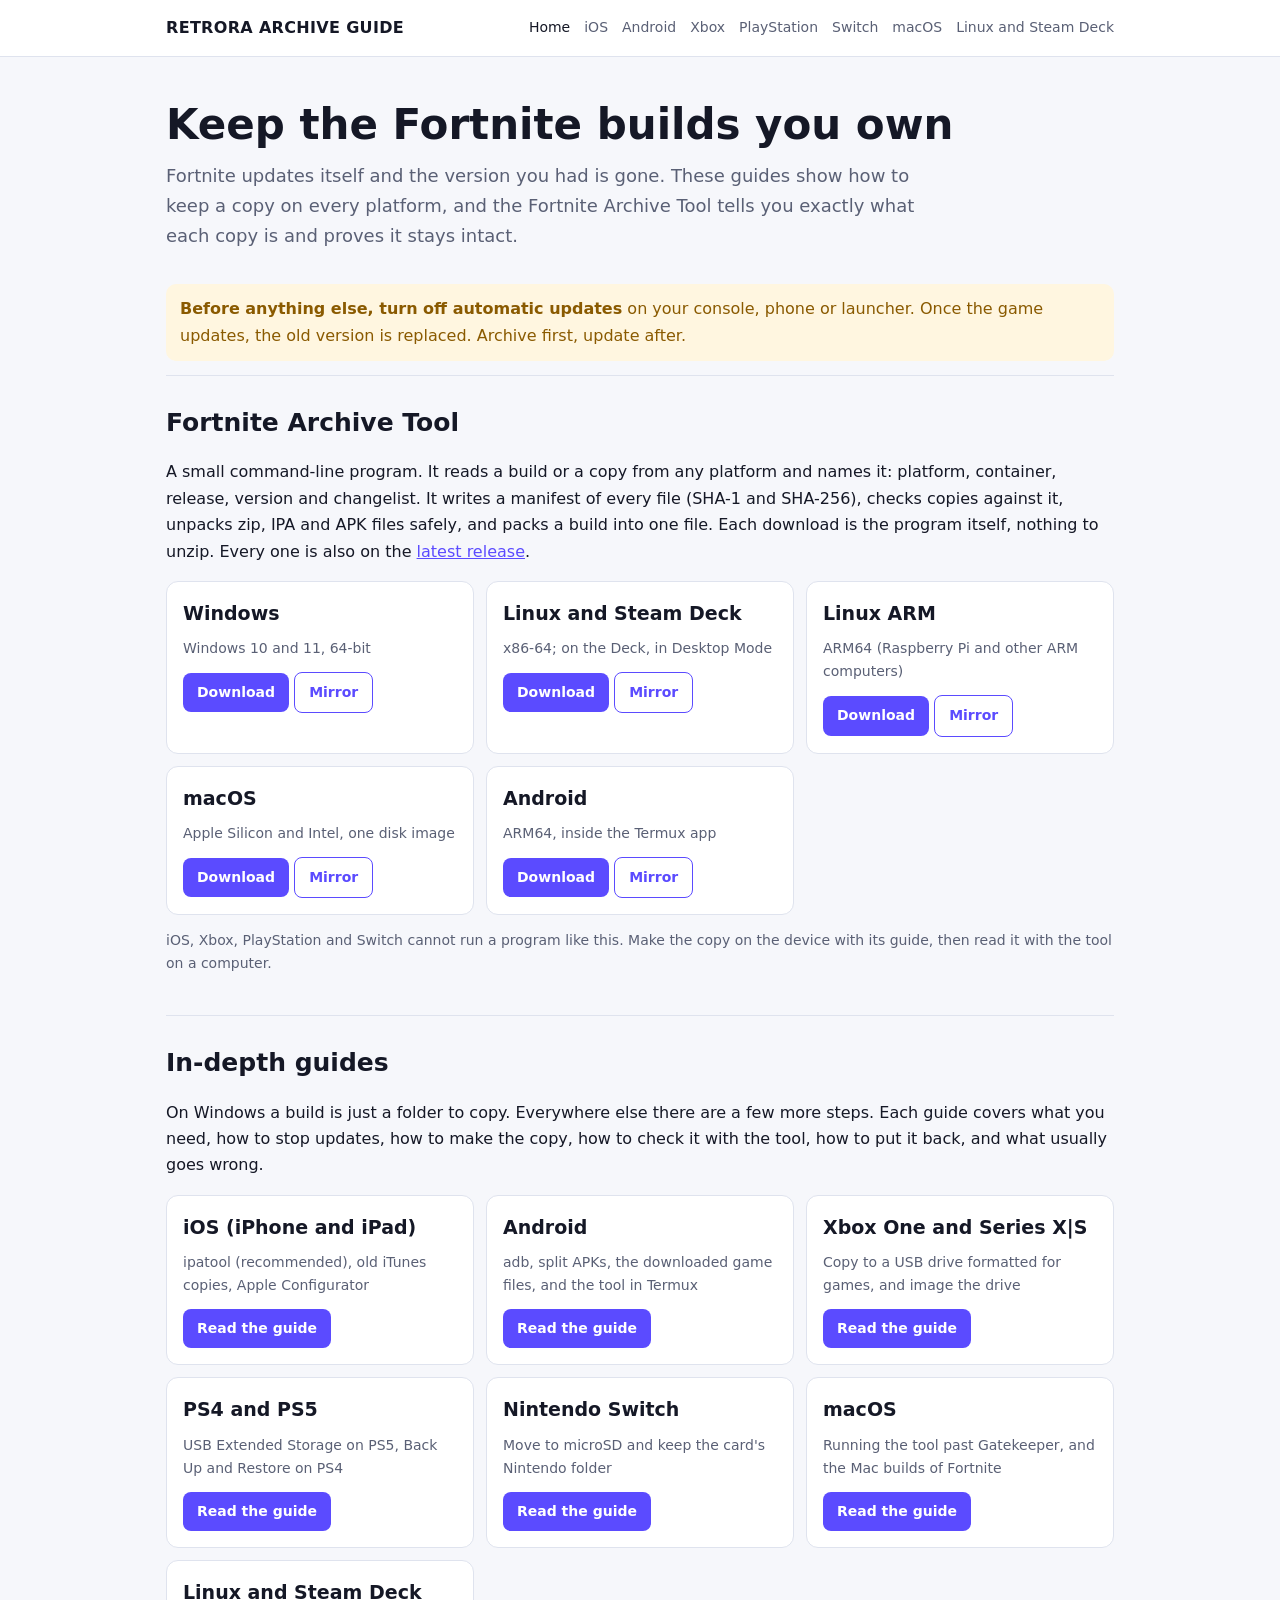
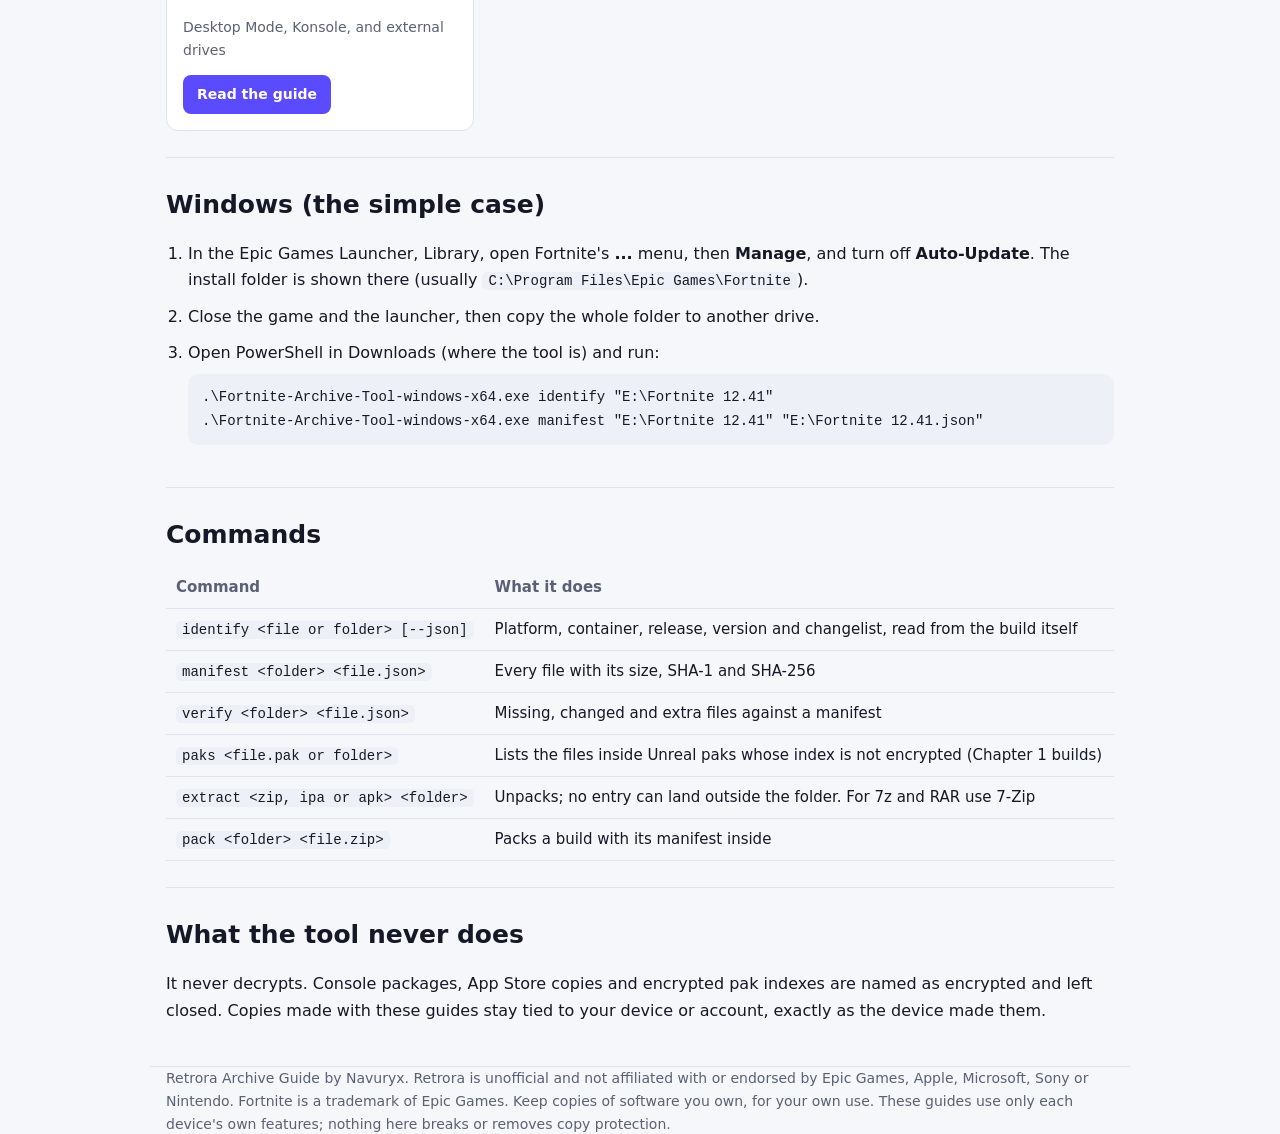
==== commit ad1ac257: "Straight downloads: the .exe, a universal macOS .dmg and bare Linux and Android programs, no zips Co" ====
--- a/index.html
+++ b/index.html
@@ -37,15 +37,14 @@
     <h2>Fortnite Archive Tool</h2>
     <p>A small command-line program. It reads a build or a copy from any platform and names it: platform, container, release, version
     and changelist. It writes a manifest of every file (SHA-1 and SHA-256), checks copies against it, unpacks zip, IPA and APK files
-    safely, and packs a build into one file. Every download below is also on the
+    safely, and packs a build into one file. Each download is the program itself, nothing to unzip. Every one is also on the
     <a href="https://github.com/Navuryx/retrora-archive-guide/releases/latest">latest release</a>.</p>
     <div class="grid">
-      <div class="card"><h3>Windows</h3><p class="meta">Windows 10 and 11, 64-bit</p><a class="btn" href="https://github.com/Navuryx/retrora-archive-guide/releases/latest/download/Fortnite-Archive-Tool-windows-x64.zip">Download</a> <a class="btn secondary" href="downloads/Fortnite-Archive-Tool-windows-x64.zip" download>Mirror</a></div>
-      <div class="card"><h3>Linux and Steam Deck</h3><p class="meta">x86-64; on the Deck, in Desktop Mode</p><a class="btn" href="https://github.com/Navuryx/retrora-archive-guide/releases/latest/download/Fortnite-Archive-Tool-linux-x64-steamdeck.zip">Download</a> <a class="btn secondary" href="downloads/Fortnite-Archive-Tool-linux-x64-steamdeck.zip" download>Mirror</a></div>
-      <div class="card"><h3>Linux ARM</h3><p class="meta">ARM64 (Raspberry Pi and other ARM computers)</p><a class="btn" href="https://github.com/Navuryx/retrora-archive-guide/releases/latest/download/Fortnite-Archive-Tool-linux-arm64.zip">Download</a> <a class="btn secondary" href="downloads/Fortnite-Archive-Tool-linux-arm64.zip" download>Mirror</a></div>
-      <div class="card"><h3>macOS (Apple Silicon)</h3><p class="meta">M1 and later</p><a class="btn" href="https://github.com/Navuryx/retrora-archive-guide/releases/latest/download/Fortnite-Archive-Tool-macos-apple-silicon.zip">Download</a> <a class="btn secondary" href="downloads/Fortnite-Archive-Tool-macos-apple-silicon.zip" download>Mirror</a></div>
-      <div class="card"><h3>macOS (Intel)</h3><p class="meta">Intel Macs</p><a class="btn" href="https://github.com/Navuryx/retrora-archive-guide/releases/latest/download/Fortnite-Archive-Tool-macos-intel.zip">Download</a> <a class="btn secondary" href="downloads/Fortnite-Archive-Tool-macos-intel.zip" download>Mirror</a></div>
-      <div class="card"><h3>Android</h3><p class="meta">ARM64, inside the Termux app</p><a class="btn" href="https://github.com/Navuryx/retrora-archive-guide/releases/latest/download/Fortnite-Archive-Tool-android-arm64-termux.zip">Download</a> <a class="btn secondary" href="downloads/Fortnite-Archive-Tool-android-arm64-termux.zip" download>Mirror</a></div>
+      <div class="card"><h3>Windows</h3><p class="meta">Windows 10 and 11, 64-bit</p><a class="btn" href="https://github.com/Navuryx/retrora-archive-guide/releases/latest/download/Fortnite-Archive-Tool-windows-x64.exe">Download</a> <a class="btn secondary" href="downloads/Fortnite-Archive-Tool-windows-x64.exe" download>Mirror</a></div>
+      <div class="card"><h3>Linux and Steam Deck</h3><p class="meta">x86-64; on the Deck, in Desktop Mode</p><a class="btn" href="https://github.com/Navuryx/retrora-archive-guide/releases/latest/download/Fortnite-Archive-Tool-linux-x64-steamdeck">Download</a> <a class="btn secondary" href="downloads/Fortnite-Archive-Tool-linux-x64-steamdeck" download>Mirror</a></div>
+      <div class="card"><h3>Linux ARM</h3><p class="meta">ARM64 (Raspberry Pi and other ARM computers)</p><a class="btn" href="https://github.com/Navuryx/retrora-archive-guide/releases/latest/download/Fortnite-Archive-Tool-linux-arm64">Download</a> <a class="btn secondary" href="downloads/Fortnite-Archive-Tool-linux-arm64" download>Mirror</a></div>
+      <div class="card"><h3>macOS</h3><p class="meta">Apple Silicon and Intel, one disk image</p><a class="btn" href="https://github.com/Navuryx/retrora-archive-guide/releases/latest/download/Fortnite-Archive-Tool-macos.dmg">Download</a> <a class="btn secondary" href="downloads/Fortnite-Archive-Tool-macos.dmg" download>Mirror</a></div>
+      <div class="card"><h3>Android</h3><p class="meta">ARM64, inside the Termux app</p><a class="btn" href="https://github.com/Navuryx/retrora-archive-guide/releases/latest/download/Fortnite-Archive-Tool-android-arm64-termux">Download</a> <a class="btn secondary" href="downloads/Fortnite-Archive-Tool-android-arm64-termux" download>Mirror</a></div>
     </div>
     <p class="meta">iOS, Xbox, PlayStation and Switch cannot run a program like this. Make the copy on the device with its guide, then
     read it with the tool on a computer.</p>
@@ -72,9 +71,9 @@
       <li>In the Epic Games Launcher, Library, open Fortnite's <strong>...</strong> menu, then <strong>Manage</strong>, and turn off
       <strong>Auto-Update</strong>. The install folder is shown there (usually <code>C:\Program Files\Epic Games\Fortnite</code>).</li>
       <li>Close the game and the launcher, then copy the whole folder to another drive.</li>
-      <li>Unzip the tool, open PowerShell in its folder and run:
-<pre><code>.\retrora-archive.exe identify "E:\Fortnite 12.41"
-.\retrora-archive.exe manifest "E:\Fortnite 12.41" "E:\Fortnite 12.41.json"</code></pre></li>
+      <li>Open PowerShell in Downloads (where the tool is) and run:
+<pre><code>.\Fortnite-Archive-Tool-windows-x64.exe identify "E:\Fortnite 12.41"
+.\Fortnite-Archive-Tool-windows-x64.exe manifest "E:\Fortnite 12.41" "E:\Fortnite 12.41.json"</code></pre></li>
     </ol>
   </section>
 
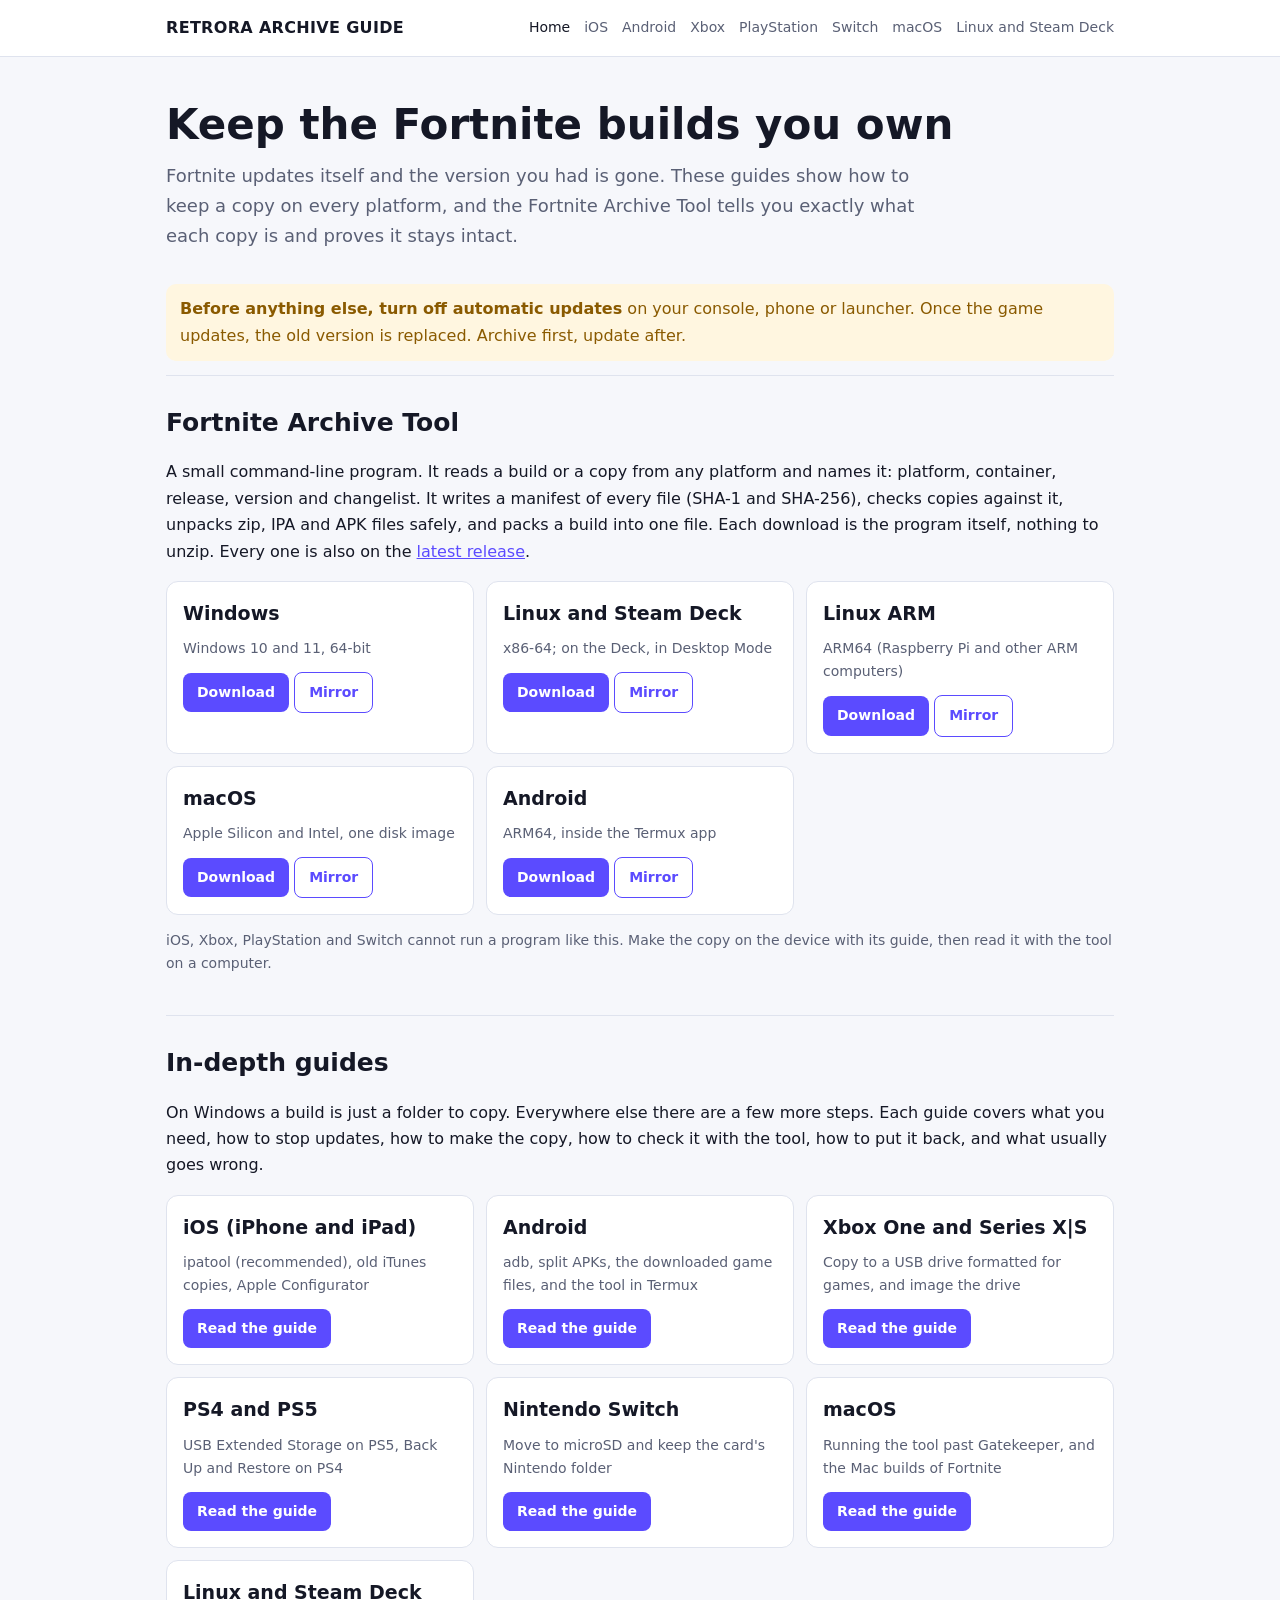
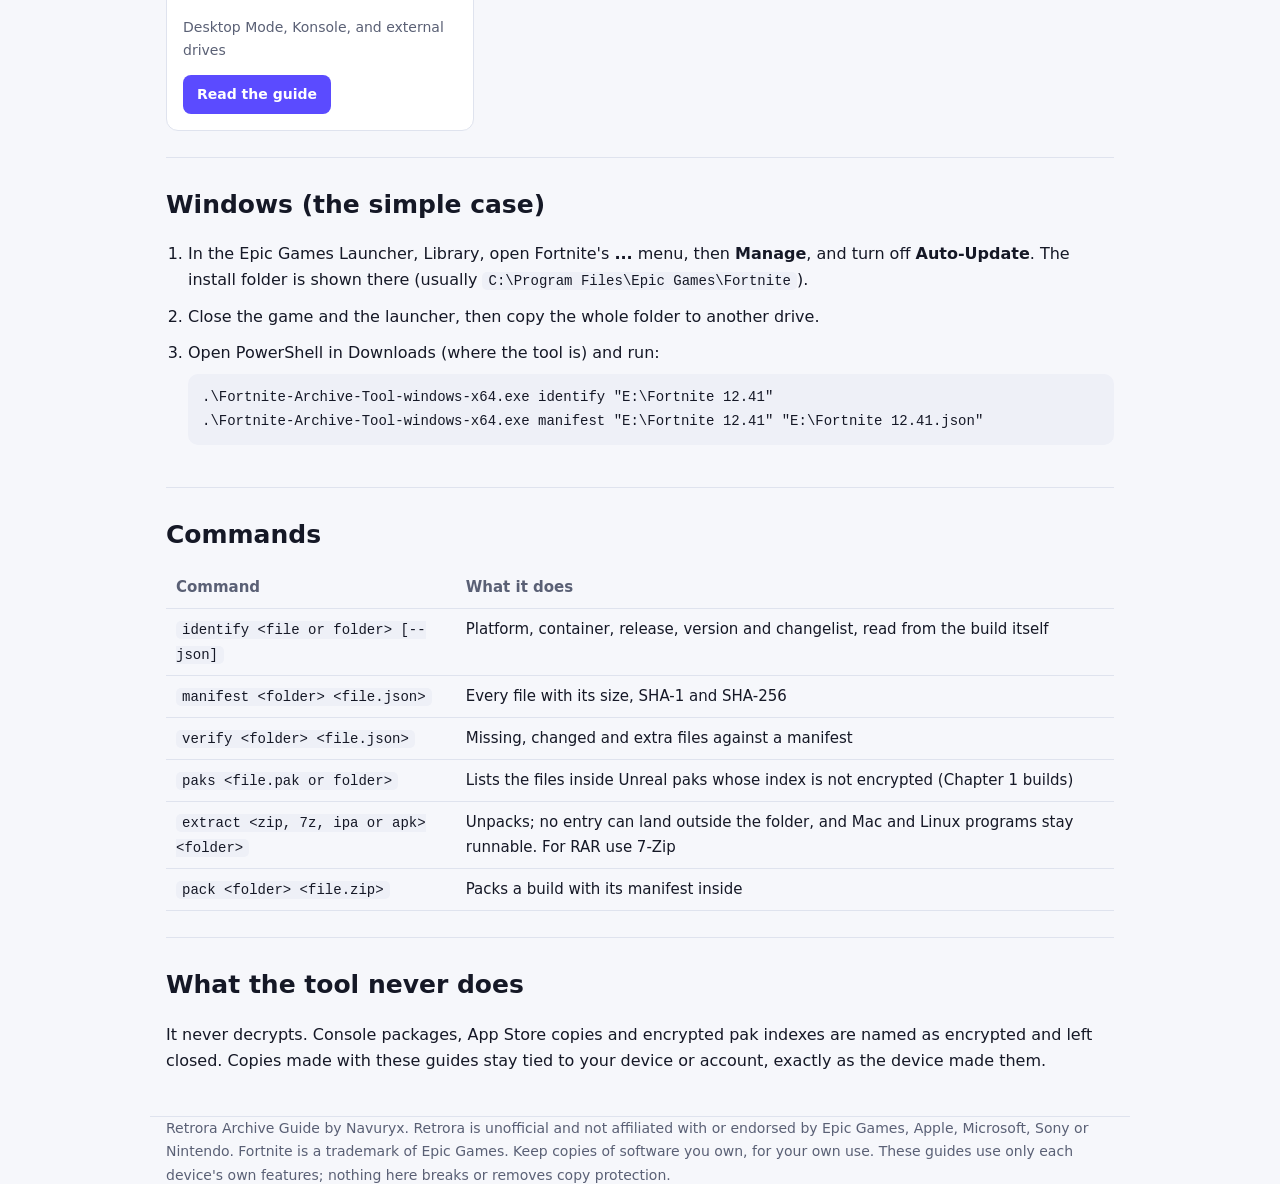
==== commit 7eb43402: "Tool 1.1: extract unpacks 7z itself, and zips keep Mac and Linux run permissions Co-Authored-By: Cla" ====
--- a/index.html
+++ b/index.html
@@ -86,7 +86,7 @@
         <tr><td><code>manifest &lt;folder&gt; &lt;file.json&gt;</code></td><td>Every file with its size, SHA-1 and SHA-256</td></tr>
         <tr><td><code>verify &lt;folder&gt; &lt;file.json&gt;</code></td><td>Missing, changed and extra files against a manifest</td></tr>
         <tr><td><code>paks &lt;file.pak or folder&gt;</code></td><td>Lists the files inside Unreal paks whose index is not encrypted (Chapter 1 builds)</td></tr>
-        <tr><td><code>extract &lt;zip, ipa or apk&gt; &lt;folder&gt;</code></td><td>Unpacks; no entry can land outside the folder. For 7z and RAR use 7-Zip</td></tr>
+        <tr><td><code>extract &lt;zip, 7z, ipa or apk&gt; &lt;folder&gt;</code></td><td>Unpacks; no entry can land outside the folder, and Mac and Linux programs stay runnable. For RAR use 7-Zip</td></tr>
         <tr><td><code>pack &lt;folder&gt; &lt;file.zip&gt;</code></td><td>Packs a build with its manifest inside</td></tr>
       </table>
     </div>
